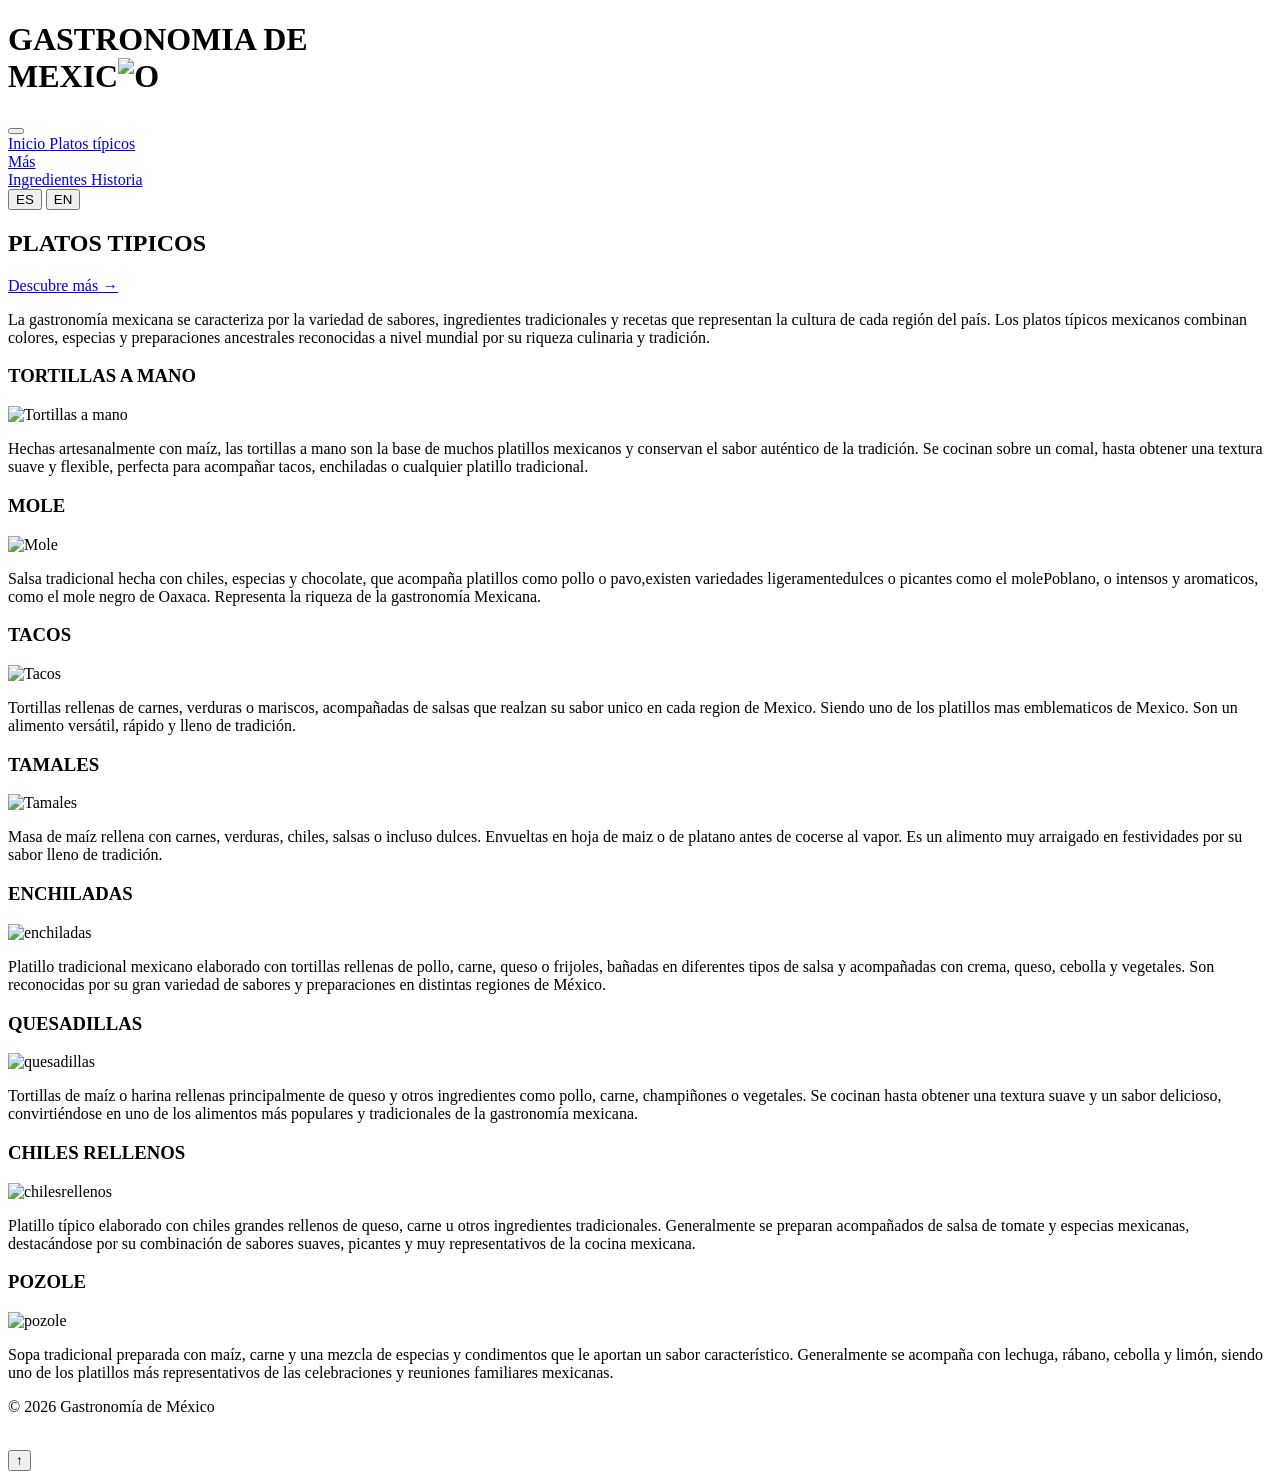
==== platostipicos.html @ de82cdce "Add files via upload" ====
<!DOCTYPE html>
<html lang="es">

<head>
    <meta charset="UTF-8">
    <meta name="viewport" content="width=device-width, initial-scale=1.0">

    <title
        data-es="Gastronomía de México"
        data-en="Mexican Gastronomy">
        Gastronomía de México
    </title>

    <link rel="preconnect" href="https://fonts.googleapis.com">
    <link rel="preconnect" href="https://fonts.gstatic.com" crossorigin>

    <link href="https://fonts.googleapis.com/css2?family=Hanuman&family=Montserrat:wght@400;700&family=Playfair+Display:wght@700&family=Antic+Slab&display=swap" rel="stylesheet">

    <link rel="stylesheet" href="css/style.css">
</head>

<body class="subpagina">

<header>

    <h1 class="titulo">
        GASTRONOMIA DE <br>
        MEXIC<img src="images/corazon.webp" alt="O" class="letra-o">
    </h1>

    <button id="btn-hamburguesa" class="boton-hamburguesa" aria-expanded="false" aria-label="Abrir menú">
        <span></span>
        <span></span>
        <span></span>
    </button>

</header>

<nav id="nav-principal" aria-label="Menú principal">

    <a href="index.html"
       data-es="Inicio"
       data-en="Home">
       Inicio
    </a>

    <a href="platostipicos.html"
       data-es="Platos típicos"
       data-en="Typical dishes">
       Platos típicos
    </a>

    <div class="menu-desplegable">

        <a href="#"
           data-es="Más"
           data-en="Further">
           Más
        </a>

        <div class="submenu">

            <a href="ingredientes.html"
               data-es="Ingredientes"
               data-en="Ingredients">
               Ingredientes
            </a>

            <a href="historia.html"
               data-es="Historia"
               data-en="History">
               Historia
            </a>

        </div>

    </div>

    <div class="idiomas">

        <button class="boton-idioma" onclick="cambiarIdioma('es')">
            ES
        </button>

        <button class="boton-idioma" onclick="cambiarIdioma('en')">
            EN
        </button>

    </div>

</nav>

<main>

<section id="platos" class="platos">

    <h2 id="titulo-platos" data-es="PLATOS TIPICOS" data-en="TYPICAL DISHES">PLATOS TIPICOS</h2>

    <div class="boton-centro">
        <a href="#" data-es="Descubre más <span>→</span>" data-en="Discover more <span>→</span>">
            Descubre más <span>→</span>
        </a>
    </div>

    <p class="intro-platos"
        data-es="La gastronomía mexicana se caracteriza por la variedad de sabores, ingredientes tradicionales y recetas que representan la cultura de cada región del país. Los platos típicos mexicanos combinan colores, especias y preparaciones ancestrales reconocidas a nivel mundial por su riqueza culinaria y tradición."
        data-en="Mexican gastronomy is characterized by its variety of flavors, traditional ingredients and recipes that represent the culture of each region of the country. Typical Mexican dishes combine colors, spices and ancestral preparations recognized worldwide for their culinary richness and tradition.">
        La gastronomía mexicana se caracteriza por la variedad de sabores,
        ingredientes tradicionales y recetas que representan la cultura de
        cada región del país. Los platos típicos mexicanos combinan colores,
        especias y preparaciones ancestrales reconocidas a nivel mundial por
        su riqueza culinaria y tradición.
    </p>

    <div class="card-container">

        <article class="card">
            <h3 data-es="TORTILLAS A MANO" data-en="HANDMADE TORTILLAS">TORTILLAS A MANO</h3>
            <img src="images/tortillasamano.webp" alt="Tortillas a mano" width="600" height="400" loading="lazy">
            <p data-es="Hechas artesanalmente con maíz, las tortillas a mano son la base de muchos platillos mexicanos y conservan el sabor auténtico de la tradición. Se cocinan sobre un comal, hasta obtener una textura suave y flexible, perfecta para acompañar tacos, enchiladas o cualquier platillo tradicional."
               data-en="Handmade with corn, handmade tortillas are the base of many Mexican dishes and preserve the authentic flavor of tradition. They are cooked on a griddle until they get a soft and flexible texture, perfect to accompany tacos, enchiladas or any traditional dish.">
                Hechas artesanalmente con maíz, las tortillas a mano son la base de muchos platillos mexicanos y conservan el sabor auténtico de la tradición. Se cocinan sobre un comal, hasta obtener una textura suave y flexible, perfecta para acompañar tacos, enchiladas o cualquier platillo tradicional.
            </p>
        </article>

        <article class="card">
            <h3 data-es="MOLE" data-en="MOLE">MOLE</h3>
            <img src="images/mole.webp" alt="Mole" width="600" height="400" loading="lazy">
            <p data-es="Salsa tradicional hecha con chiles, especias y chocolate, que acompaña platillos como pollo o pavo,existen variedades ligeramentedulces o picantes como el molePoblano, o intensos y aromaticos, como el mole negro de Oaxaca. Representa la riqueza de la gastronomía Mexicana."
               data-en="Traditional sauce made with chiles, spices and chocolate, served with dishes such as chicken or turkey. There are slightly sweet or spicy varieties such as mole poblano, or intense and aromatic ones such as black mole from Oaxaca. It represents the richness of Mexican gastronomy.">
                Salsa tradicional hecha con chiles, especias y chocolate, que acompaña platillos como pollo o pavo,existen variedades ligeramentedulces o picantes como el molePoblano, o intensos y aromaticos, como el mole negro de Oaxaca. Representa la riqueza de la gastronomía Mexicana.
            </p>
        </article>

        <article class="card">
            <h3 data-es="TACOS" data-en="TACOS">TACOS</h3>
            <img src="images/tacos.webp" alt="Tacos" width="600" height="400" loading="lazy">
            <p data-es="Tortillas rellenas de carnes, verduras o mariscos, acompañadas de salsas que realzan su sabor unico en cada region de Mexico. Siendo uno de los platillos mas emblematicos de Mexico. Son un alimento versátil, rápido y lleno de tradición."
               data-en="Tortillas filled with meats, vegetables or seafood, accompanied by sauces that enhance their unique flavor in each region of Mexico. They are one of the most emblematic dishes of Mexico. They are a versatile, quick food full of tradition.">
                Tortillas rellenas de carnes, verduras o mariscos, acompañadas de salsas que realzan su sabor unico en cada region de Mexico. Siendo uno de los platillos mas emblematicos de Mexico. Son un alimento versátil, rápido y lleno de tradición.
            </p>
        </article>

        <article class="card">
            <h3 data-es="TAMALES" data-en="TAMALES">TAMALES</h3>
            <img src="images/tamales.webp" alt="Tamales" width="600" height="400" loading="lazy">
            <p data-es="Masa de maíz rellena con carnes, verduras, chiles, salsas o incluso dulces. Envueltas en hoja de maiz o de platano antes de cocerse al vapor. Es un alimento muy arraigado en festividades por su sabor lleno de tradición."
               data-en="Corn dough filled with meats, vegetables, chiles, sauces or even sweets. They are wrapped in corn or banana leaves before being steamed. It is a food deeply rooted in festivities because of its flavor full of tradition.">
                Masa de maíz rellena con carnes, verduras, chiles, salsas o incluso dulces. Envueltas en hoja de maiz o de platano antes de cocerse al vapor. Es un alimento muy arraigado en festividades por su sabor lleno de tradición.
            </p>
        </article>

        <article class="card">
            <h3 data-es="ENCHILADAS" data-en="ENCHILADAS">ENCHILADAS</h3>
            <img src="images/enchiladas.webp" alt="enchiladas" width="600" height="400" loading="lazy">
            <p data-es="Platillo tradicional mexicano elaborado con tortillas rellenas de pollo, carne, queso o frijoles, bañadas en diferentes tipos de salsa y acompañadas con crema, queso, cebolla y vegetales. Son reconocidas por su gran variedad de sabores y preparaciones en distintas regiones de México."
               data-en="Traditional Mexican dish made with tortillas filled with chicken, meat, cheese or beans, covered with different types of sauce and served with cream, cheese, onion and vegetables. They are recognized for their great variety of flavors and preparations in different regions of Mexico.">
                Platillo tradicional mexicano elaborado con tortillas rellenas de pollo, carne, queso o frijoles, bañadas en diferentes tipos de salsa y acompañadas con crema, queso, cebolla y vegetales. Son reconocidas por su gran variedad de sabores y preparaciones en distintas regiones de México.
            </p>
        </article>

        <article class="card">
            <h3 data-es="QUESADILLAS" data-en="QUESADILLAS">QUESADILLAS</h3>
            <img src="images/quesadillas.webp" alt="quesadillas" width="600" height="400" loading="lazy">
            <p data-es="Tortillas de maíz o harina rellenas principalmente de queso y otros ingredientes como pollo, carne, champiñones o vegetales. Se cocinan hasta obtener una textura suave y un sabor delicioso, convirtiéndose en uno de los alimentos más populares y tradicionales de la gastronomía mexicana."
               data-en="Corn or flour tortillas mainly filled with cheese and other ingredients such as chicken, meat, mushrooms or vegetables. They are cooked until they get a soft texture and a delicious flavor, becoming one of the most popular and traditional foods of Mexican gastronomy.">
                Tortillas de maíz o harina rellenas principalmente de queso y otros ingredientes como pollo, carne, champiñones o vegetales. Se cocinan hasta obtener una textura suave y un sabor delicioso, convirtiéndose en uno de los alimentos más populares y tradicionales de la gastronomía mexicana.
            </p>
        </article>

        <article class="card">
            <h3 data-es="CHILES RELLENOS" data-en="STUFFED CHILES">CHILES RELLENOS</h3>
            <img src="images/chilesrellenos.webp" alt="chilesrellenos" width="600" height="400" loading="lazy">
            <p data-es="Platillo típico elaborado con chiles grandes rellenos de queso, carne u otros ingredientes tradicionales. Generalmente se preparan acompañados de salsa de tomate y especias mexicanas, destacándose por su combinación de sabores suaves, picantes y muy representativos de la cocina mexicana."
               data-en="Typical dish made with large chiles filled with cheese, meat or other traditional ingredients. They are usually prepared with tomato sauce and Mexican spices, standing out for their combination of soft, spicy and very representative flavors of Mexican cuisine.">
                Platillo típico elaborado con chiles grandes rellenos de queso, carne u otros ingredientes tradicionales. Generalmente se preparan acompañados de salsa de tomate y especias mexicanas, destacándose por su combinación de sabores suaves, picantes y muy representativos de la cocina mexicana.
            </p>
        </article>

        <article class="card">
            <h3 data-es="POZOLE" data-en="POZOLE">POZOLE</h3>
            <img src="images/pozole.webp" alt="pozole" width="600" height="400" loading="lazy">
            <p data-es="Sopa tradicional preparada con maíz, carne y una mezcla de especias y condimentos que le aportan un sabor característico. Generalmente se acompaña con lechuga, rábano, cebolla y limón, siendo uno de los platillos más representativos de las celebraciones y reuniones familiares mexicanas."
               data-en="Traditional soup prepared with corn, meat and a mixture of spices and seasonings that give it a characteristic flavor. It is usually served with lettuce, radish, onion and lemon, being one of the most representative dishes of Mexican celebrations and family gatherings.">
                Sopa tradicional preparada con maíz, carne y una mezcla de especias y condimentos que le aportan un sabor característico. Generalmente se acompaña con lechuga, rábano, cebolla y limón, siendo uno de los platillos más representativos de las celebraciones y reuniones familiares mexicanas.
            </p>
        </article>

    </div>

</section>

</main>

<footer>
    <p data-es="© 2026 Gastronomía de México" data-en="© 2026 Mexican Gastronomy">© 2026 Gastronomía de México</p>
    <nav aria-label="Enlaces del pie de página">
        <a href="#" style="color: white;" data-es="Contacto" data-en="Contact">Contacto</a>
        <a href="#" style="color: white;" data-es="Créditos" data-en="Credits">Créditos</a>
    </nav>
</footer>

<script src="js/script.js"></script>

<button id="btn-arriba" aria-label="Volver arriba">↑</button>

</body>
</html>
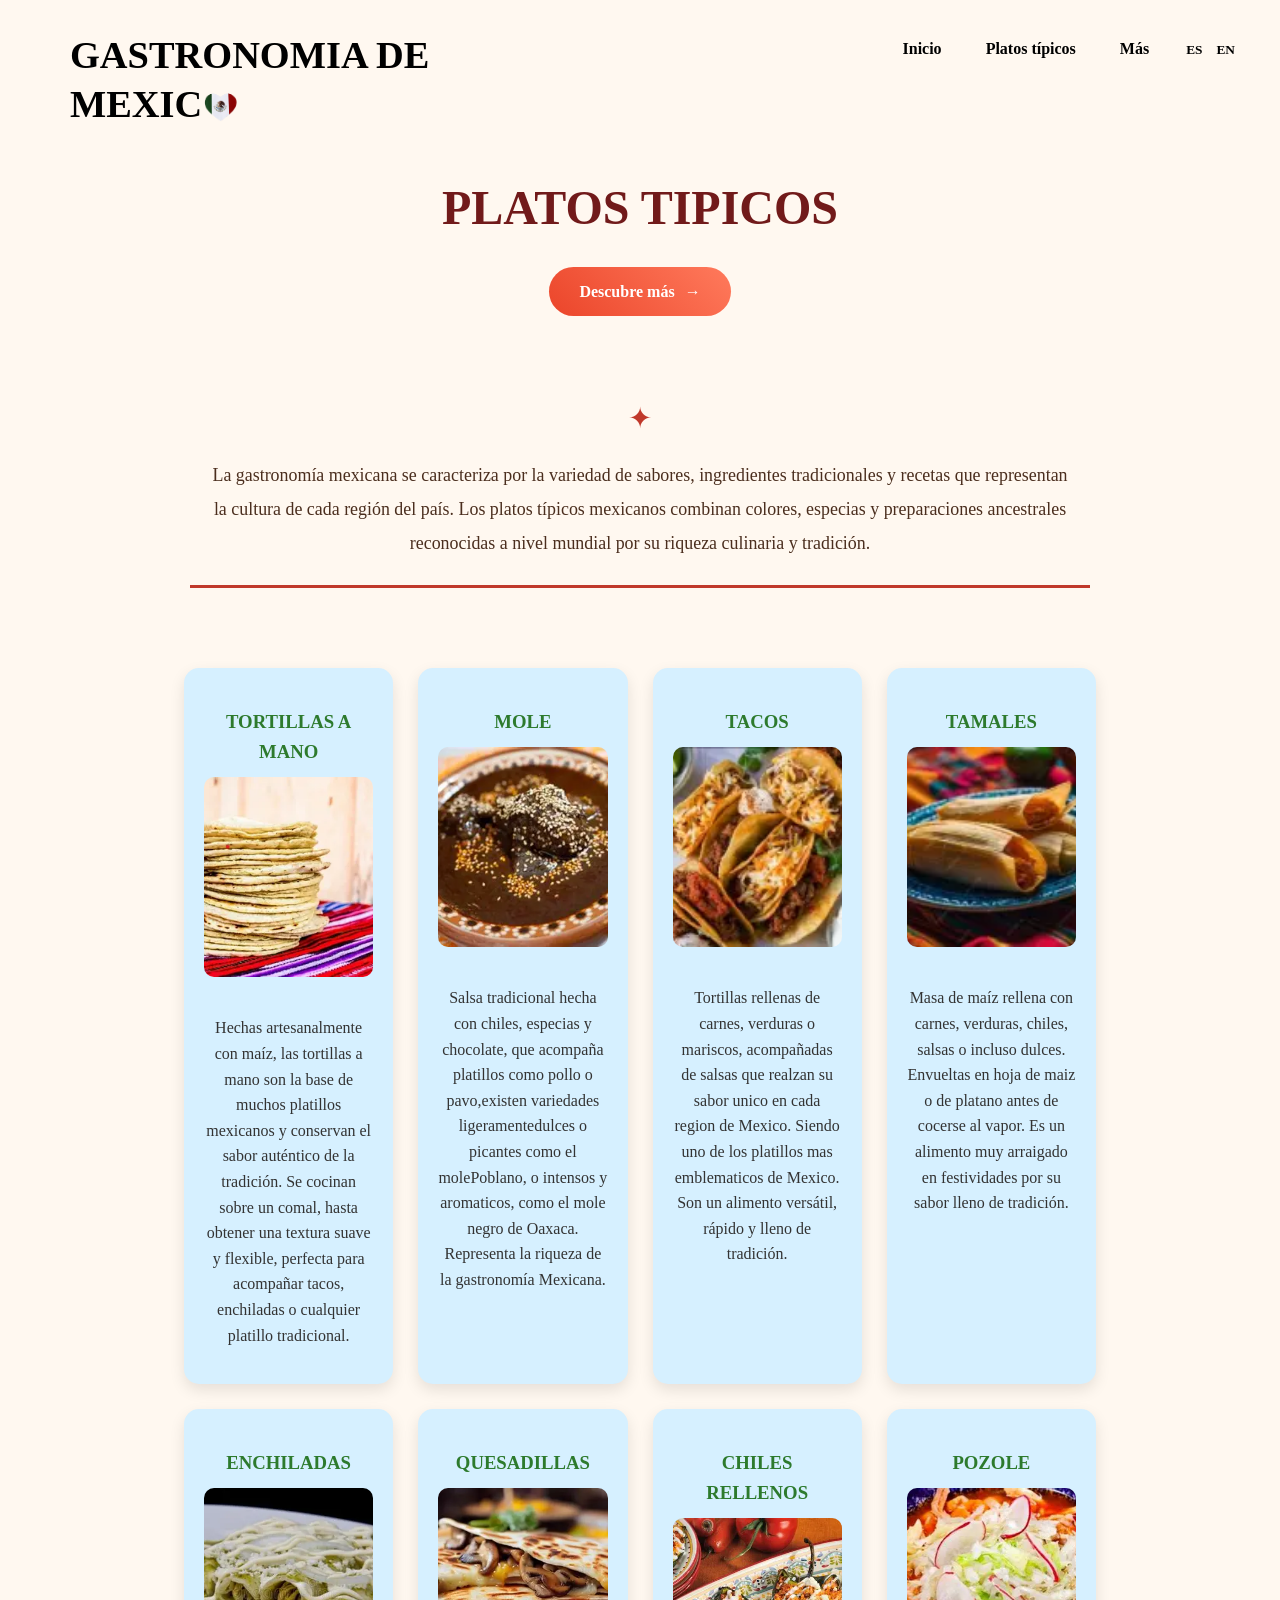
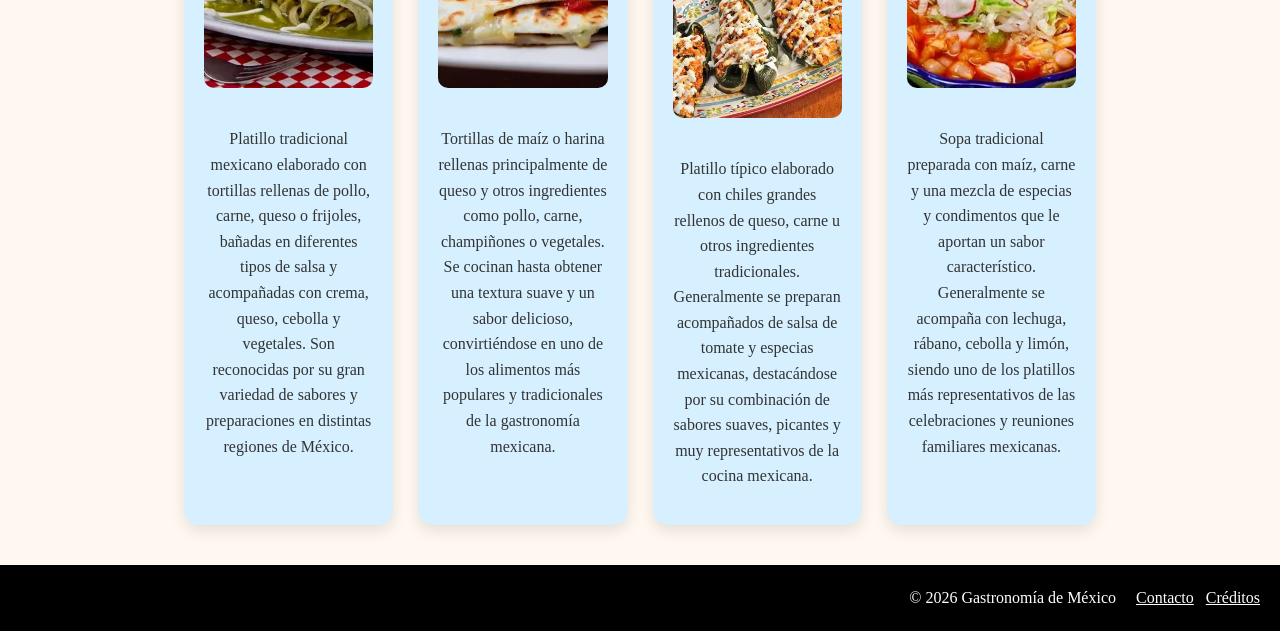
==== commit 53e8f327: "Create platostipicos.html" ====
--- a/platostipicos.html
+++ b/platostipicos.html
@@ -1,208 +1,208 @@
-<!DOCTYPE html>
-<html lang="es">
-
-<head>
-    <meta charset="UTF-8">
-    <meta name="viewport" content="width=device-width, initial-scale=1.0">
-
-    <title
-        data-es="Gastronomía de México"
-        data-en="Mexican Gastronomy">
-        Gastronomía de México
-    </title>
-
-    <link rel="preconnect" href="https://fonts.googleapis.com">
-    <link rel="preconnect" href="https://fonts.gstatic.com" crossorigin>
-
-    <link href="https://fonts.googleapis.com/css2?family=Hanuman&family=Montserrat:wght@400;700&family=Playfair+Display:wght@700&family=Antic+Slab&display=swap" rel="stylesheet">
-
-    <link rel="stylesheet" href="css/style.css">
-</head>
-
-<body class="subpagina">
-
-<header>
-
-    <h1 class="titulo">
-        GASTRONOMIA DE <br>
-        MEXIC<img src="images/corazon.webp" alt="O" class="letra-o">
-    </h1>
-
-    <button id="btn-hamburguesa" class="boton-hamburguesa" aria-expanded="false" aria-label="Abrir menú">
-        <span></span>
-        <span></span>
-        <span></span>
-    </button>
-
-</header>
-
-<nav id="nav-principal" aria-label="Menú principal">
-
-    <a href="index.html"
-       data-es="Inicio"
-       data-en="Home">
-       Inicio
-    </a>
-
-    <a href="platostipicos.html"
-       data-es="Platos típicos"
-       data-en="Typical dishes">
-       Platos típicos
-    </a>
-
-    <div class="menu-desplegable">
-
-        <a href="#"
-           data-es="Más"
-           data-en="Further">
-           Más
-        </a>
-
-        <div class="submenu">
-
-            <a href="ingredientes.html"
-               data-es="Ingredientes"
-               data-en="Ingredients">
-               Ingredientes
-            </a>
-
-            <a href="historia.html"
-               data-es="Historia"
-               data-en="History">
-               Historia
-            </a>
-
-        </div>
-
-    </div>
-
-    <div class="idiomas">
-
-        <button class="boton-idioma" onclick="cambiarIdioma('es')">
-            ES
-        </button>
-
-        <button class="boton-idioma" onclick="cambiarIdioma('en')">
-            EN
-        </button>
-
-    </div>
-
-</nav>
-
-<main>
-
-<section id="platos" class="platos">
-
-    <h2 id="titulo-platos" data-es="PLATOS TIPICOS" data-en="TYPICAL DISHES">PLATOS TIPICOS</h2>
-
-    <div class="boton-centro">
-        <a href="#" data-es="Descubre más <span>→</span>" data-en="Discover more <span>→</span>">
-            Descubre más <span>→</span>
-        </a>
-    </div>
-
-    <p class="intro-platos"
-        data-es="La gastronomía mexicana se caracteriza por la variedad de sabores, ingredientes tradicionales y recetas que representan la cultura de cada región del país. Los platos típicos mexicanos combinan colores, especias y preparaciones ancestrales reconocidas a nivel mundial por su riqueza culinaria y tradición."
-        data-en="Mexican gastronomy is characterized by its variety of flavors, traditional ingredients and recipes that represent the culture of each region of the country. Typical Mexican dishes combine colors, spices and ancestral preparations recognized worldwide for their culinary richness and tradition.">
-        La gastronomía mexicana se caracteriza por la variedad de sabores,
-        ingredientes tradicionales y recetas que representan la cultura de
-        cada región del país. Los platos típicos mexicanos combinan colores,
-        especias y preparaciones ancestrales reconocidas a nivel mundial por
-        su riqueza culinaria y tradición.
-    </p>
-
-    <div class="card-container">
-
-        <article class="card">
-            <h3 data-es="TORTILLAS A MANO" data-en="HANDMADE TORTILLAS">TORTILLAS A MANO</h3>
-            <img src="images/tortillasamano.webp" alt="Tortillas a mano" width="600" height="400" loading="lazy">
-            <p data-es="Hechas artesanalmente con maíz, las tortillas a mano son la base de muchos platillos mexicanos y conservan el sabor auténtico de la tradición. Se cocinan sobre un comal, hasta obtener una textura suave y flexible, perfecta para acompañar tacos, enchiladas o cualquier platillo tradicional."
-               data-en="Handmade with corn, handmade tortillas are the base of many Mexican dishes and preserve the authentic flavor of tradition. They are cooked on a griddle until they get a soft and flexible texture, perfect to accompany tacos, enchiladas or any traditional dish.">
-                Hechas artesanalmente con maíz, las tortillas a mano son la base de muchos platillos mexicanos y conservan el sabor auténtico de la tradición. Se cocinan sobre un comal, hasta obtener una textura suave y flexible, perfecta para acompañar tacos, enchiladas o cualquier platillo tradicional.
-            </p>
-        </article>
-
-        <article class="card">
-            <h3 data-es="MOLE" data-en="MOLE">MOLE</h3>
-            <img src="images/mole.webp" alt="Mole" width="600" height="400" loading="lazy">
-            <p data-es="Salsa tradicional hecha con chiles, especias y chocolate, que acompaña platillos como pollo o pavo,existen variedades ligeramentedulces o picantes como el molePoblano, o intensos y aromaticos, como el mole negro de Oaxaca. Representa la riqueza de la gastronomía Mexicana."
-               data-en="Traditional sauce made with chiles, spices and chocolate, served with dishes such as chicken or turkey. There are slightly sweet or spicy varieties such as mole poblano, or intense and aromatic ones such as black mole from Oaxaca. It represents the richness of Mexican gastronomy.">
-                Salsa tradicional hecha con chiles, especias y chocolate, que acompaña platillos como pollo o pavo,existen variedades ligeramentedulces o picantes como el molePoblano, o intensos y aromaticos, como el mole negro de Oaxaca. Representa la riqueza de la gastronomía Mexicana.
-            </p>
-        </article>
-
-        <article class="card">
-            <h3 data-es="TACOS" data-en="TACOS">TACOS</h3>
-            <img src="images/tacos.webp" alt="Tacos" width="600" height="400" loading="lazy">
-            <p data-es="Tortillas rellenas de carnes, verduras o mariscos, acompañadas de salsas que realzan su sabor unico en cada region de Mexico. Siendo uno de los platillos mas emblematicos de Mexico. Son un alimento versátil, rápido y lleno de tradición."
-               data-en="Tortillas filled with meats, vegetables or seafood, accompanied by sauces that enhance their unique flavor in each region of Mexico. They are one of the most emblematic dishes of Mexico. They are a versatile, quick food full of tradition.">
-                Tortillas rellenas de carnes, verduras o mariscos, acompañadas de salsas que realzan su sabor unico en cada region de Mexico. Siendo uno de los platillos mas emblematicos de Mexico. Son un alimento versátil, rápido y lleno de tradición.
-            </p>
-        </article>
-
-        <article class="card">
-            <h3 data-es="TAMALES" data-en="TAMALES">TAMALES</h3>
-            <img src="images/tamales.webp" alt="Tamales" width="600" height="400" loading="lazy">
-            <p data-es="Masa de maíz rellena con carnes, verduras, chiles, salsas o incluso dulces. Envueltas en hoja de maiz o de platano antes de cocerse al vapor. Es un alimento muy arraigado en festividades por su sabor lleno de tradición."
-               data-en="Corn dough filled with meats, vegetables, chiles, sauces or even sweets. They are wrapped in corn or banana leaves before being steamed. It is a food deeply rooted in festivities because of its flavor full of tradition.">
-                Masa de maíz rellena con carnes, verduras, chiles, salsas o incluso dulces. Envueltas en hoja de maiz o de platano antes de cocerse al vapor. Es un alimento muy arraigado en festividades por su sabor lleno de tradición.
-            </p>
-        </article>
-
-        <article class="card">
-            <h3 data-es="ENCHILADAS" data-en="ENCHILADAS">ENCHILADAS</h3>
-            <img src="images/enchiladas.webp" alt="enchiladas" width="600" height="400" loading="lazy">
-            <p data-es="Platillo tradicional mexicano elaborado con tortillas rellenas de pollo, carne, queso o frijoles, bañadas en diferentes tipos de salsa y acompañadas con crema, queso, cebolla y vegetales. Son reconocidas por su gran variedad de sabores y preparaciones en distintas regiones de México."
-               data-en="Traditional Mexican dish made with tortillas filled with chicken, meat, cheese or beans, covered with different types of sauce and served with cream, cheese, onion and vegetables. They are recognized for their great variety of flavors and preparations in different regions of Mexico.">
-                Platillo tradicional mexicano elaborado con tortillas rellenas de pollo, carne, queso o frijoles, bañadas en diferentes tipos de salsa y acompañadas con crema, queso, cebolla y vegetales. Son reconocidas por su gran variedad de sabores y preparaciones en distintas regiones de México.
-            </p>
-        </article>
-
-        <article class="card">
-            <h3 data-es="QUESADILLAS" data-en="QUESADILLAS">QUESADILLAS</h3>
-            <img src="images/quesadillas.webp" alt="quesadillas" width="600" height="400" loading="lazy">
-            <p data-es="Tortillas de maíz o harina rellenas principalmente de queso y otros ingredientes como pollo, carne, champiñones o vegetales. Se cocinan hasta obtener una textura suave y un sabor delicioso, convirtiéndose en uno de los alimentos más populares y tradicionales de la gastronomía mexicana."
-               data-en="Corn or flour tortillas mainly filled with cheese and other ingredients such as chicken, meat, mushrooms or vegetables. They are cooked until they get a soft texture and a delicious flavor, becoming one of the most popular and traditional foods of Mexican gastronomy.">
-                Tortillas de maíz o harina rellenas principalmente de queso y otros ingredientes como pollo, carne, champiñones o vegetales. Se cocinan hasta obtener una textura suave y un sabor delicioso, convirtiéndose en uno de los alimentos más populares y tradicionales de la gastronomía mexicana.
-            </p>
-        </article>
-
-        <article class="card">
-            <h3 data-es="CHILES RELLENOS" data-en="STUFFED CHILES">CHILES RELLENOS</h3>
-            <img src="images/chilesrellenos.webp" alt="chilesrellenos" width="600" height="400" loading="lazy">
-            <p data-es="Platillo típico elaborado con chiles grandes rellenos de queso, carne u otros ingredientes tradicionales. Generalmente se preparan acompañados de salsa de tomate y especias mexicanas, destacándose por su combinación de sabores suaves, picantes y muy representativos de la cocina mexicana."
-               data-en="Typical dish made with large chiles filled with cheese, meat or other traditional ingredients. They are usually prepared with tomato sauce and Mexican spices, standing out for their combination of soft, spicy and very representative flavors of Mexican cuisine.">
-                Platillo típico elaborado con chiles grandes rellenos de queso, carne u otros ingredientes tradicionales. Generalmente se preparan acompañados de salsa de tomate y especias mexicanas, destacándose por su combinación de sabores suaves, picantes y muy representativos de la cocina mexicana.
-            </p>
-        </article>
-
-        <article class="card">
-            <h3 data-es="POZOLE" data-en="POZOLE">POZOLE</h3>
-            <img src="images/pozole.webp" alt="pozole" width="600" height="400" loading="lazy">
-            <p data-es="Sopa tradicional preparada con maíz, carne y una mezcla de especias y condimentos que le aportan un sabor característico. Generalmente se acompaña con lechuga, rábano, cebolla y limón, siendo uno de los platillos más representativos de las celebraciones y reuniones familiares mexicanas."
-               data-en="Traditional soup prepared with corn, meat and a mixture of spices and seasonings that give it a characteristic flavor. It is usually served with lettuce, radish, onion and lemon, being one of the most representative dishes of Mexican celebrations and family gatherings.">
-                Sopa tradicional preparada con maíz, carne y una mezcla de especias y condimentos que le aportan un sabor característico. Generalmente se acompaña con lechuga, rábano, cebolla y limón, siendo uno de los platillos más representativos de las celebraciones y reuniones familiares mexicanas.
-            </p>
-        </article>
-
-    </div>
-
-</section>
-
-</main>
-
-<footer>
-    <p data-es="© 2026 Gastronomía de México" data-en="© 2026 Mexican Gastronomy">© 2026 Gastronomía de México</p>
-    <nav aria-label="Enlaces del pie de página">
-        <a href="#" style="color: white;" data-es="Contacto" data-en="Contact">Contacto</a>
-        <a href="#" style="color: white;" data-es="Créditos" data-en="Credits">Créditos</a>
-    </nav>
-</footer>
-
-<script src="js/script.js"></script>
-
-<button id="btn-arriba" aria-label="Volver arriba">↑</button>
-
-</body>
-</html>+<!DOCTYPE html>
+<html lang="es">
+
+<head>
+    <meta charset="UTF-8">
+    <meta name="viewport" content="width=device-width, initial-scale=1.0">
+
+    <title
+        data-es="Gastronomía de México"
+        data-en="Mexican Gastronomy">
+        Gastronomía de México
+    </title>
+
+    <link rel="preconnect" href="https://fonts.googleapis.com">
+    <link rel="preconnect" href="https://fonts.gstatic.com" crossorigin>
+
+    <link href="https://fonts.googleapis.com/css2?family=Hanuman&family=Montserrat:wght@400;700&family=Playfair+Display:wght@700&family=Antic+Slab&display=swap" rel="stylesheet">
+
+    <link rel="stylesheet" href="css/style.css">
+</head>
+
+<body class="subpagina">
+
+<header>
+
+    <h1 class="titulo">
+        GASTRONOMIA DE <br>
+        MEXIC<img src="images/corazon.webp" alt="O" class="letra-o">
+    </h1>
+
+    <button id="btn-hamburguesa" class="boton-hamburguesa" aria-expanded="false" aria-label="Abrir menú">
+        <span></span>
+        <span></span>
+        <span></span>
+    </button>
+
+</header>
+
+<nav id="nav-principal" aria-label="Menú principal">
+
+    <a href="index.html"
+       data-es="Inicio"
+       data-en="Home">
+       Inicio
+    </a>
+
+    <a href="platostipicos.html"
+       data-es="Platos típicos"
+       data-en="Typical dishes">
+       Platos típicos
+    </a>
+
+    <div class="menu-desplegable">
+
+        <a href="#"
+           data-es="Más"
+           data-en="Further">
+           Más
+        </a>
+
+        <div class="submenu">
+
+            <a href="ingredientes.html"
+               data-es="Ingredientes"
+               data-en="Ingredients">
+               Ingredientes
+            </a>
+
+            <a href="historia.html"
+               data-es="Historia"
+               data-en="History">
+               Historia
+            </a>
+
+        </div>
+
+    </div>
+
+    <div class="idiomas">
+
+        <button class="boton-idioma" onclick="cambiarIdioma('es')">
+            ES
+        </button>
+
+        <button class="boton-idioma" onclick="cambiarIdioma('en')">
+            EN
+        </button>
+
+    </div>
+
+</nav>
+
+<main>
+
+<section id="platos" class="platos">
+
+    <h2 id="titulo-platos" data-es="PLATOS TIPICOS" data-en="TYPICAL DISHES">PLATOS TIPICOS</h2>
+
+    <div class="boton-centro">
+        <a href="#" data-es="Descubre más <span>→</span>" data-en="Discover more <span>→</span>">
+            Descubre más <span>→</span>
+        </a>
+    </div>
+
+    <p class="intro-platos"
+        data-es="La gastronomía mexicana se caracteriza por la variedad de sabores, ingredientes tradicionales y recetas que representan la cultura de cada región del país. Los platos típicos mexicanos combinan colores, especias y preparaciones ancestrales reconocidas a nivel mundial por su riqueza culinaria y tradición."
+        data-en="Mexican gastronomy is characterized by its variety of flavors, traditional ingredients and recipes that represent the culture of each region of the country. Typical Mexican dishes combine colors, spices and ancestral preparations recognized worldwide for their culinary richness and tradition.">
+        La gastronomía mexicana se caracteriza por la variedad de sabores,
+        ingredientes tradicionales y recetas que representan la cultura de
+        cada región del país. Los platos típicos mexicanos combinan colores,
+        especias y preparaciones ancestrales reconocidas a nivel mundial por
+        su riqueza culinaria y tradición.
+    </p>
+
+    <div class="card-container">
+
+        <article class="card">
+            <h3 data-es="TORTILLAS A MANO" data-en="HANDMADE TORTILLAS">TORTILLAS A MANO</h3>
+            <img src="images/tortillasamano.webp" alt="Tortillas a mano" width="600" height="400" loading="lazy">
+            <p data-es="Hechas artesanalmente con maíz, las tortillas a mano son la base de muchos platillos mexicanos y conservan el sabor auténtico de la tradición. Se cocinan sobre un comal, hasta obtener una textura suave y flexible, perfecta para acompañar tacos, enchiladas o cualquier platillo tradicional."
+               data-en="Handmade with corn, handmade tortillas are the base of many Mexican dishes and preserve the authentic flavor of tradition. They are cooked on a griddle until they get a soft and flexible texture, perfect to accompany tacos, enchiladas or any traditional dish.">
+                Hechas artesanalmente con maíz, las tortillas a mano son la base de muchos platillos mexicanos y conservan el sabor auténtico de la tradición. Se cocinan sobre un comal, hasta obtener una textura suave y flexible, perfecta para acompañar tacos, enchiladas o cualquier platillo tradicional.
+            </p>
+        </article>
+
+        <article class="card">
+            <h3 data-es="MOLE" data-en="MOLE">MOLE</h3>
+            <img src="images/mole.webp" alt="Mole" width="600" height="400" loading="lazy">
+            <p data-es="Salsa tradicional hecha con chiles, especias y chocolate, que acompaña platillos como pollo o pavo,existen variedades ligeramentedulces o picantes como el molePoblano, o intensos y aromaticos, como el mole negro de Oaxaca. Representa la riqueza de la gastronomía Mexicana."
+               data-en="Traditional sauce made with chiles, spices and chocolate, served with dishes such as chicken or turkey. There are slightly sweet or spicy varieties such as mole poblano, or intense and aromatic ones such as black mole from Oaxaca. It represents the richness of Mexican gastronomy.">
+                Salsa tradicional hecha con chiles, especias y chocolate, que acompaña platillos como pollo o pavo,existen variedades ligeramentedulces o picantes como el molePoblano, o intensos y aromaticos, como el mole negro de Oaxaca. Representa la riqueza de la gastronomía Mexicana.
+            </p>
+        </article>
+
+        <article class="card">
+            <h3 data-es="TACOS" data-en="TACOS">TACOS</h3>
+            <img src="images/tacos.webp" alt="Tacos" width="600" height="400" loading="lazy">
+            <p data-es="Tortillas rellenas de carnes, verduras o mariscos, acompañadas de salsas que realzan su sabor unico en cada region de Mexico. Siendo uno de los platillos mas emblematicos de Mexico. Son un alimento versátil, rápido y lleno de tradición."
+               data-en="Tortillas filled with meats, vegetables or seafood, accompanied by sauces that enhance their unique flavor in each region of Mexico. They are one of the most emblematic dishes of Mexico. They are a versatile, quick food full of tradition.">
+                Tortillas rellenas de carnes, verduras o mariscos, acompañadas de salsas que realzan su sabor unico en cada region de Mexico. Siendo uno de los platillos mas emblematicos de Mexico. Son un alimento versátil, rápido y lleno de tradición.
+            </p>
+        </article>
+
+        <article class="card">
+            <h3 data-es="TAMALES" data-en="TAMALES">TAMALES</h3>
+            <img src="images/tamales.webp" alt="Tamales" width="600" height="400" loading="lazy">
+            <p data-es="Masa de maíz rellena con carnes, verduras, chiles, salsas o incluso dulces. Envueltas en hoja de maiz o de platano antes de cocerse al vapor. Es un alimento muy arraigado en festividades por su sabor lleno de tradición."
+               data-en="Corn dough filled with meats, vegetables, chiles, sauces or even sweets. They are wrapped in corn or banana leaves before being steamed. It is a food deeply rooted in festivities because of its flavor full of tradition.">
+                Masa de maíz rellena con carnes, verduras, chiles, salsas o incluso dulces. Envueltas en hoja de maiz o de platano antes de cocerse al vapor. Es un alimento muy arraigado en festividades por su sabor lleno de tradición.
+            </p>
+        </article>
+
+        <article class="card">
+            <h3 data-es="ENCHILADAS" data-en="ENCHILADAS">ENCHILADAS</h3>
+            <img src="images/enchiladas.webp" alt="enchiladas" width="600" height="400" loading="lazy">
+            <p data-es="Platillo tradicional mexicano elaborado con tortillas rellenas de pollo, carne, queso o frijoles, bañadas en diferentes tipos de salsa y acompañadas con crema, queso, cebolla y vegetales. Son reconocidas por su gran variedad de sabores y preparaciones en distintas regiones de México."
+               data-en="Traditional Mexican dish made with tortillas filled with chicken, meat, cheese or beans, covered with different types of sauce and served with cream, cheese, onion and vegetables. They are recognized for their great variety of flavors and preparations in different regions of Mexico.">
+                Platillo tradicional mexicano elaborado con tortillas rellenas de pollo, carne, queso o frijoles, bañadas en diferentes tipos de salsa y acompañadas con crema, queso, cebolla y vegetales. Son reconocidas por su gran variedad de sabores y preparaciones en distintas regiones de México.
+            </p>
+        </article>
+
+        <article class="card">
+            <h3 data-es="QUESADILLAS" data-en="QUESADILLAS">QUESADILLAS</h3>
+            <img src="images/quesadillas.webp" alt="quesadillas" width="600" height="400" loading="lazy">
+            <p data-es="Tortillas de maíz o harina rellenas principalmente de queso y otros ingredientes como pollo, carne, champiñones o vegetales. Se cocinan hasta obtener una textura suave y un sabor delicioso, convirtiéndose en uno de los alimentos más populares y tradicionales de la gastronomía mexicana."
+               data-en="Corn or flour tortillas mainly filled with cheese and other ingredients such as chicken, meat, mushrooms or vegetables. They are cooked until they get a soft texture and a delicious flavor, becoming one of the most popular and traditional foods of Mexican gastronomy.">
+                Tortillas de maíz o harina rellenas principalmente de queso y otros ingredientes como pollo, carne, champiñones o vegetales. Se cocinan hasta obtener una textura suave y un sabor delicioso, convirtiéndose en uno de los alimentos más populares y tradicionales de la gastronomía mexicana.
+            </p>
+        </article>
+
+        <article class="card">
+            <h3 data-es="CHILES RELLENOS" data-en="STUFFED CHILES">CHILES RELLENOS</h3>
+            <img src="images/chilesrellenos.webp" alt="chilesrellenos" width="600" height="400" loading="lazy">
+            <p data-es="Platillo típico elaborado con chiles grandes rellenos de queso, carne u otros ingredientes tradicionales. Generalmente se preparan acompañados de salsa de tomate y especias mexicanas, destacándose por su combinación de sabores suaves, picantes y muy representativos de la cocina mexicana."
+               data-en="Typical dish made with large chiles filled with cheese, meat or other traditional ingredients. They are usually prepared with tomato sauce and Mexican spices, standing out for their combination of soft, spicy and very representative flavors of Mexican cuisine.">
+                Platillo típico elaborado con chiles grandes rellenos de queso, carne u otros ingredientes tradicionales. Generalmente se preparan acompañados de salsa de tomate y especias mexicanas, destacándose por su combinación de sabores suaves, picantes y muy representativos de la cocina mexicana.
+            </p>
+        </article>
+
+        <article class="card">
+            <h3 data-es="POZOLE" data-en="POZOLE">POZOLE</h3>
+            <img src="images/pozole.webp" alt="pozole" width="600" height="400" loading="lazy">
+            <p data-es="Sopa tradicional preparada con maíz, carne y una mezcla de especias y condimentos que le aportan un sabor característico. Generalmente se acompaña con lechuga, rábano, cebolla y limón, siendo uno de los platillos más representativos de las celebraciones y reuniones familiares mexicanas."
+               data-en="Traditional soup prepared with corn, meat and a mixture of spices and seasonings that give it a characteristic flavor. It is usually served with lettuce, radish, onion and lemon, being one of the most representative dishes of Mexican celebrations and family gatherings.">
+                Sopa tradicional preparada con maíz, carne y una mezcla de especias y condimentos que le aportan un sabor característico. Generalmente se acompaña con lechuga, rábano, cebolla y limón, siendo uno de los platillos más representativos de las celebraciones y reuniones familiares mexicanas.
+            </p>
+        </article>
+
+    </div>
+
+</section>
+
+</main>
+
+<footer>
+    <p data-es="© 2026 Gastronomía de México" data-en="© 2026 Mexican Gastronomy">© 2026 Gastronomía de México</p>
+    <nav aria-label="Enlaces del pie de página">
+        <a href="#" style="color: white;" data-es="Contacto" data-en="Contact">Contacto</a>
+        <a href="#" style="color: white;" data-es="Créditos" data-en="Credits">Créditos</a>
+    </nav>
+</footer>
+
+<script src="js/script.js"></script>
+
+<button id="btn-arriba" aria-label="Volver arriba">↑</button>
+
+</body>
+</html>
--- a/css/style.css
+++ b/css/style.css
@@ -0,0 +1,1390 @@
+/* ============================================================
+   VARIABLES Y RESET
+   ============================================================ */
+
+:root {
+    --color-azul: #2E38E8;
+    --color-verde: #0EB50E;
+    --color-rojo: #EB452A;
+}
+
+*,
+*::before,
+*::after {
+    box-sizing: border-box;
+}
+
+html,
+body {
+    margin: 0;
+    padding: 0;
+    overflow-x: hidden;
+    width: 100%;
+}
+
+body {
+    font-family: 'Hanuman', serif;
+background-color: #fff8f0;
+    color: #333;
+    line-height: 1.6;
+    min-height: 100%;
+    height: auto;
+}
+
+main {
+    margin: 0;
+    padding: 0;
+}
+
+.inicio {
+    margin: 0;
+    padding: 0;
+    position: relative;
+    width: 100%;
+    height: 100vh;
+    overflow: hidden;
+}
+
+.inicio article {
+    margin: 0;
+    padding: 0;
+}
+
+p {
+    text-align: justify;
+}
+
+/* ============================================================
+   HEADER Y NAVEGACIÓN
+   ============================================================ */
+
+header {
+    background-color: transparent;
+    display: flex;
+    justify-content: space-between;
+    align-items: center;
+    position: fixed;
+    top: 20px;
+    left: 50%;
+    transform: translateX(-50%);
+    width: 95%;
+    max-width: 1200px;
+    padding: 12px 30px;
+    z-index: 100;
+}
+
+.titulo {
+    font-family: 'Antic Slab', serif;
+    font-size: clamp(1.4rem, 3vw, 2.8rem);
+    font-weight: 900;
+    color: white;
+    margin: 0;
+    line-height: 1.1;
+    text-shadow: 2px 2px 5px rgba(0, 0, 0, 0.8);
+}
+
+.letra-o {
+    width: 1.1em;
+    height: auto;
+    vertical-align: middle;
+    margin-left: -0.1em;
+}
+
+#nav-principal {
+    position: absolute;
+    top: 30px;
+    right: 40px;
+    display: flex;
+    align-items: center;
+    gap: 20px;
+    z-index: 100;
+}
+
+#nav-principal a {
+    font-family: 'Antic Slab', serif;
+    font-size: 1rem;
+    padding: 6px 12px;
+    color: white;
+    text-decoration: none;
+    background: none;
+    border-radius: 4px;
+    font-weight: bold;
+    text-shadow: 1px 1px 3px rgba(0, 0, 0, 0.8);
+}
+
+#nav-principal a:hover {
+    color: #EB452A;
+    background: none;
+}
+
+.boton-idioma {
+    background: none;
+    border: none;
+    padding: 0;
+    margin: 0 5px;
+    color: white;
+    font-weight: bold;
+    cursor: pointer;
+    font-family: 'Antic Slab', serif;
+    text-shadow: 1px 1px 3px rgba(0, 0, 0, 0.8);
+}
+
+.boton-idioma:hover {
+    color: #15ce4f;
+}
+
+/* ============================================================
+   BOTÓN HAMBURGUESA
+   ============================================================ */
+
+.boton-hamburguesa {
+    display: none;
+    flex-direction: column;
+    justify-content: space-between;
+    width: 28px;
+    height: 20px;
+    background: none;
+    border: none;
+    cursor: pointer;
+    padding: 0;
+    z-index: 101;
+}
+
+.boton-hamburguesa span {
+    display: block;
+    width: 100%;
+    height: 3px;
+    background-color: white;
+    border-radius: 3px;
+    transition: transform 0.35s ease, opacity 0.25s ease;
+    transform-origin: center;
+}
+
+.boton-hamburguesa.activo span:nth-child(1) {
+    transform: translateY(8px) rotate(45deg);
+}
+
+.boton-hamburguesa.activo span:nth-child(2) {
+    opacity: 0;
+    transform: scaleX(0);
+}
+
+.boton-hamburguesa.activo span:nth-child(3) {
+    transform: translateY(-8px) rotate(-45deg);
+}
+
+body.subpagina .boton-hamburguesa span {
+    background-color: #2a0a0a;
+}
+
+/* ============================================================
+   SECCIONES GENERALES
+   ============================================================ */
+
+section {
+    padding: 40px 20px;
+    max-width: 1000px;
+    margin: auto;
+}
+
+#inicio.inicio {
+    position: relative;
+    min-height: 100vh;
+    padding: 0;
+    max-width: 100%;
+    margin: 0;
+    width: 100%;
+}
+
+section h2 {
+    color: #EB452A;
+    font-size: 2rem;
+    margin-bottom: 20px;
+}
+
+/* ============================================================
+   SECCIÓN INICIO
+   ============================================================ */
+
+.imagen-inicio {
+    width: 100%;
+    height: 100vh;
+    object-fit: cover;
+    display: block;
+}
+
+.texto-sobre-imagen {
+    position: absolute;
+    top: 50%;
+    right: 60px;
+    left: auto;
+    transform: translateY(-50%);
+    font-size: 1rem;
+    color: white;
+}
+
+.texto-sobre-imagen p {
+    color: white;
+}
+
+body:not(.subpagina) p {
+    font-size: 1.2rem;
+    line-height: 1.8;
+}
+
+.intro-platos {
+    max-width: 900px;
+    margin: 35px auto 60px;
+    padding: 0 20px 25px;
+    text-align: center;
+    font-size: 1.12rem;
+    line-height: 1.9;
+    color: #4b2e1e;
+    font-family: 'Montserrat', sans-serif;
+    border-bottom: 3px solid #c0392b;
+    position: relative;
+}
+
+.intro-platos::before {
+    content: "✦";
+    display: block;
+    color: #c0392b;
+    font-size: 1.8rem;
+    margin-bottom: 12px;
+}
+
+.ingredientes-grid{
+    display: flex;
+    flex-direction: column;
+    gap: 30px;
+    margin-top: 60px;
+}
+
+.ingrediente-bloque{
+    display: block;
+    background: rgba(255,248,240,0.92);
+    padding: 35px 40px;
+    border-radius: 20px;
+    box-shadow: 0 10px 25px rgba(0,0,0,0.08);
+    border-left: 7px solid #c0392b;
+    text-align: left;
+}
+
+.ingrediente-bloque h3{
+    font-family: 'Playfair Display', serif;
+    font-size: 2.3rem;
+    color: #6b3e26;
+    margin-bottom: 25px;
+    text-align: center;
+}
+
+.ingrediente-bloque ul{
+    padding-left: 25px;
+    margin: 0;
+    list-style: disc;
+}
+
+.ingrediente-bloque li{
+    margin-bottom: 18px;
+    line-height: 1.9;
+    font-size: 1.05rem;
+    color: #333;
+}
+
+.ingrediente-bloque h3{
+    font-family: 'Playfair Display', serif;
+    font-size: 2rem;
+    color: #6b3e26;
+    margin-bottom: 25px;
+}
+
+.ingrediente-bloque ul{
+    padding-left: 20px;
+}
+
+.ingrediente-bloque li{
+    margin-bottom: 16px;
+    line-height: 1.8;
+    font-family: 'Montserrat', sans-serif;
+    color: #333;
+}
+
+.ingrediente-bloque strong{
+    color: #8b1e1e;
+}
+
+.ingrediente-bloque{
+    background: rgba(255,248,240,0.90);
+    padding: 40px;
+    border-radius: 24px;
+    box-shadow: 0 8px 22px rgba(0,0,0,0.08);
+    border-left: 8px solid #c0392b;
+    max-width: 1100px;
+    width: 100%;
+}
+
+.ingrediente-bloque h3{
+    text-align: center;
+    font-size: 2.2rem;
+    margin-bottom: 30px;
+    color: #207725;
+}
+
+.ingrediente-bloque ul{
+    padding-left: 30px;
+}
+
+.ingrediente-bloque li{
+    margin-bottom: 18px;
+    line-height: 1.9;
+    font-size: 1.05rem;
+    color: #080707;
+}
+
+.ingrediente-bloque p{
+
+    margin-bottom: 18px;
+
+    line-height: 1.8;
+
+    font-family: 'Montserrat', sans-serif;
+
+    color: #333;
+
+    font-size: 1rem;
+
+    font-weight: normal;
+
+    text-align: left;
+}
+/* ============================================================
+   CARDS GENERALES
+   ============================================================ */
+
+.card-container{
+    display: grid;
+    grid-template-columns: repeat(auto-fit, minmax(280px, 1fr));
+    gap: 35px;
+    max-width: 1300px;
+    margin: auto;
+    align-items: start;
+}
+
+.card {
+    background: #d6f0ff;
+    border-radius: 15px;
+    text-align: center;
+    padding: 20px;
+    box-shadow: 0 6px 15px rgba(0, 0, 0, 0.1);
+    transition: transform 0.3s ease, box-shadow 0.3s ease;
+    height: 100%;
+}
+
+.card:hover {
+    transform: scale(1.05);
+    box-shadow: 0 12px 25px rgba(0, 0, 0, 0.2);
+}
+
+.card img {
+    width: 100%;
+    height: 200px;
+    object-fit: cover;
+    border-radius: 10px;
+    margin-bottom: 15px;
+}
+
+.card h3 {
+    color: #2d7a2d;
+    margin-bottom: 10px;
+}
+
+.card p {
+    font-size: 1rem;
+    text-align: center;
+}
+
+/* ============================================================
+   SECCIÓN PLATOS
+   ============================================================ */
+
+.platos {
+    padding-top: 210px;
+    padding-bottom: 20px;
+    text-align: center;
+    background-image: url("../images/fondomexico.webp");
+    background-size: 100% 100%;
+    background-position: center;
+    background-repeat: no-repeat;
+    display: flex;
+    flex-direction: column;
+    align-items: center;
+}
+#ingredientes h2{
+    margin-top: 100px;
+}
+.platos h2 {
+    font-family: 'Playfair Display', serif;
+    font-size: 3rem;
+    margin-bottom: 20px;
+    color: #711A1A;
+    margin-top: -40px;
+}
+
+.boton-centro {
+    display: flex;
+    justify-content: center;
+    margin-bottom: 40px;
+}
+
+.boton-centro a {
+    background: linear-gradient(45deg, #EB452A, #ff7a5c);
+    color: white;
+    padding: 12px 30px;
+    border-radius: 30px;
+    text-decoration: none;
+    font-weight: bold;
+    display: inline-flex;
+    align-items: center;
+    gap: 10px;
+    position: relative;
+    overflow: hidden;
+    transition: all 0.3s ease;
+}
+
+.boton-centro a::before {
+    content: "";
+    position: absolute;
+    top: 0;
+    left: -75%;
+    width: 50%;
+    height: 100%;
+    background: rgba(255, 255, 255, 0.4);
+    transform: skewX(-25deg);
+    transition: 0.5s;
+}
+
+.boton-centro a:hover::before {
+    left: 125%;
+}
+
+.boton-centro a:hover {
+    transform: scale(1.05);
+    box-shadow: 0 8px 20px rgba(0, 0, 0, 0.2);
+}
+
+.boton-centro span {
+    transition: transform 0.3s ease;
+}
+
+.boton-centro a:hover span {
+    transform: translateX(5px);
+}
+
+/* ============================================================
+   SECCIÓN INGREDIENTES
+   ============================================================ */
+
+.contenedor-ingredientes {
+    display: grid;
+    grid-template-columns: repeat(4, 1fr);
+    max-width: 1200px;
+    margin: 0 auto;
+    background: #e6d2a5;
+    border-radius: 20px;
+    overflow: hidden;
+}
+
+.ingrediente {
+    padding: 25px;
+    text-align: left;
+    background: #dfe8ec;
+    border-radius: 10px;
+    transition: transform 0.3s ease, box-shadow 0.3s ease;
+}
+
+.ingrediente:not(:last-child) {
+    border-right: 2px solid #c8b089;
+}
+
+.ingrediente:hover {
+    transform: scale(1.05);
+    box-shadow: 0 8px 20px rgba(0, 0, 0, 0.2);
+}
+
+.ingrediente h3 {
+    color: #8b1e1e;
+    margin-bottom: 15px;
+    font-size: 1.3rem;
+    text-align: center;
+}
+
+.ingrediente ul {
+    list-style: none;
+    padding: 0;
+}
+
+.ingrediente ul li {
+    margin: 8px 0;
+    padding-left: 15px;
+    position: relative;
+}
+
+.ingrediente ul li::before {
+    content: "•";
+    color: #c0392b;
+    position: absolute;
+    left: 0;
+}
+
+#ingredientes {
+    background: transparent;
+    padding-top: 80px;
+    padding-bottom: 60px;
+}
+
+#ingredientes .card {
+    background: #ffea70;
+    color: #000;
+    border-radius: 15px;
+    padding: 20px;
+    text-align: left;
+    box-shadow: inset 0 -4px 10px rgba(0, 0, 0, 0.1);
+    border: 2px solid transparent;
+    transition: all 0.4s ease, box-shadow 0.4s ease;
+    position: relative;
+    overflow: hidden;
+}
+
+#ingredientes .card h3 {
+    color: #B22222;
+    margin-bottom: 15px;
+    font-size: 1.5rem;
+    text-align: center;
+}
+
+#ingredientes .card:hover {
+    transform: translateY(-10px);
+    border: 2px solid #B22222;
+    box-shadow: 0 12px 25px rgba(0, 0, 0, 0.3), inset 0 -4px 12px rgba(255, 255, 255, 0.2);
+}
+
+#ingredientes .card::after {
+    content: "";
+    position: absolute;
+    top: -50%;
+    left: -50%;
+    width: 200%;
+    height: 200%;
+    background: radial-gradient(circle, rgba(255, 255, 255, 0.2) 0%, transparent 60%);
+    transform: rotate(45deg) translateX(-100%);
+    transition: all 0.7s ease;
+    pointer-events: none;
+}
+
+#ingredientes .card:hover::after {
+    transform: rotate(45deg) translateX(100%);
+}
+
+/* ============================================================
+   SUBPÁGINA
+   ============================================================ */
+
+body.subpagina {
+  background-image: url("../fondomexico.webp");
+    background-size: cover;
+    background-position: center top;
+    background-repeat: no-repeat;
+    background-attachment: fixed;
+}
+
+body.subpagina section {
+    background: transparent;
+}
+
+body.subpagina .titulo {
+    font-family: 'Playfair Display', serif;
+    font-size: clamp(1.4rem, 3vw, 2.4rem);
+    color: black;
+    line-height: 1.2;
+    text-shadow: none;
+}
+
+body.subpagina #nav-principal a {
+    color: black;
+    text-shadow: none;
+}
+
+body.subpagina #nav-principal a:hover {
+    color: #EB452A;
+}
+
+body.subpagina .boton-idioma {
+    color: black;
+    text-shadow: none;
+}
+
+body.subpagina .boton-idioma:hover {
+    color: #EB452A;
+}
+
+body.subpagina .platos .card-container {
+    display: grid;
+    grid-template-columns: repeat(auto-fit, minmax(200px, 1fr));
+    gap: 25px;
+    max-width: 1200px;
+    margin: 20px auto;
+    width: 95%;
+}
+
+body.subpagina .platos .card {
+    font-family: 'Hanuman', serif;
+    background: #d6f0ff;
+}
+
+body.subpagina .platos .card h3 {
+    color: #2d7a2d;
+}
+
+body.subpagina #ingredientes .card-container {
+    display: grid;
+    grid-template-columns: repeat(auto-fit, minmax(200px, 1fr));
+    gap: 25px;
+    max-width: 1200px;
+    margin: 20px auto;
+    width: 95%;
+}
+
+body.subpagina #ingredientes .card {
+    font-family: 'Montserrat', sans-serif;
+}
+
+body.subpagina p {
+    font-family: 'Hanuman', serif;
+}
+
+/* ============================================================
+   FOOTER
+   ============================================================ */
+
+footer {
+    display: flex;
+    justify-content: flex-end;
+    gap: 20px;
+    padding: 20px;
+    background-color: #000;
+    color: #fff;
+    flex-wrap: wrap;
+}
+
+footer p {
+    margin: 0;
+}
+
+footer nav {
+    display: flex;
+    gap: 12px;
+    align-items: center;
+}
+
+/* ============================================================
+   RESPONSIVE — MOBILE (< 768px)
+   ============================================================ */
+
+@media (max-width: 767px) {
+    header {
+        position: absolute !important;
+        top: 0 !important;
+        left: 0 !important;
+        transform: none !important;
+        width: 100% !important;
+        display: flex !important;
+        align-items: center !important;
+        justify-content: space-between !important;
+        padding: 12px 16px !important;
+        box-sizing: border-box !important;
+        z-index: 1000 !important;
+    }
+
+   header .titulo {
+    position: static !important;
+    margin: 0 !important;
+    font-size: 0.95rem !important;
+    line-height: 1.2 !important;
+    letter-spacing: 1px;
+    text-transform: uppercase;
+
+    color: white !important;
+    text-shadow: 2px 2px 4px rgba(0, 0, 0, 0.9) !important;
+
+    width: calc(100% - 60px) !important;
+    max-width: 220px !important;
+    flex: 1 !important;
+}
+header .titulo br {
+    display: none;
+}
+
+    body.subpagina header .titulo {
+        color: #2a0a0a !important;
+        text-shadow: none !important;
+    }
+
+    body.menu-abierto header .titulo {
+        display: none !important;
+    }
+
+    .boton-hamburguesa {
+        display: flex !important;
+        flex-direction: column !important;
+        justify-content: space-between !important;
+        width: 28px !important;
+        height: 20px !important;
+        margin-left: 12px !important;
+        padding: 0 !important;
+        background: transparent !important;
+        border: none !important;
+        cursor: pointer !important;
+        flex-shrink: 0 !important;
+        z-index: 4000 !important;
+        pointer-events: auto !important;
+    }
+
+    .boton-hamburguesa span {
+        display: block !important;
+        width: 100% !important;
+        height: 3px !important;
+        background: white !important;
+        border-radius: 3px !important;
+        opacity: 1 !important;
+        transition: transform 0.35s ease, opacity 0.25s ease !important;
+    }
+
+    body.subpagina .boton-hamburguesa span {
+        background: #2a0a0a !important;
+    }
+
+    .boton-hamburguesa.activo span:nth-child(1) {
+        transform: translateY(8px) rotate(45deg) !important;
+    }
+
+    .boton-hamburguesa.activo span:nth-child(2) {
+        opacity: 0 !important;
+    }
+
+    .boton-hamburguesa.activo span:nth-child(3) {
+        transform: translateY(-8px) rotate(-45deg) !important;
+    }
+
+    #nav-principal {
+        display: none !important;
+    }
+
+    #nav-principal.abierto {
+        display: flex !important;
+        flex-direction: column !important;
+        position: fixed !important;
+        inset: 0 !important;
+        width: 100% !important;
+        height: 100vh !important;
+        background: rgba(0, 0, 0, 0.96) !important;
+        align-items: center !important;
+        justify-content: center !important;
+        gap: 22px !important;
+        margin: 0 !important;
+        padding: 0 20px !important;
+        z-index: 3000 !important;
+    }
+
+    #nav-principal.abierto a,
+    #nav-principal.abierto a:visited,
+    #nav-principal.abierto a:hover,
+    #nav-principal.abierto a:active {
+        display: block !important;
+        color: white !important;
+        background: transparent !important;
+        text-decoration: none !important;
+        text-shadow: none !important;
+        font-size: 1.2rem !important;
+        font-weight: 700 !important;
+        padding: 8px 0 !important;
+    }
+
+    #nav-principal.abierto .idiomas {
+        display: flex !important;
+        gap: 20px !important;
+        margin-top: 10px !important;
+    }
+
+    #nav-principal.abierto .boton-idioma {
+        color: white !important;
+        background: transparent !important;
+        border: 1px solid white !important;
+        border-radius: 6px !important;
+        padding: 8px 18px !important;
+        font-size: 1rem !important;
+        text-shadow: none !important;
+    }
+
+    body.menu-abierto header {
+        pointer-events: none !important;
+    }
+
+    .texto-sobre-imagen {
+        position: absolute;
+        top: 50%;
+        left: 20px;
+        right: 20px;
+        transform: translateY(-50%);
+        text-align: center;
+        font-size: 0.9rem;
+    }
+
+    .platos {
+        padding-top: 120px;
+    }
+
+    .card-container,
+    .contenedor-ingredientes {
+        grid-template-columns: 1fr;
+    }
+
+    footer {
+        justify-content: center;
+        text-align: center;
+    }
+
+    footer nav {
+        justify-content: center;
+        width: 100%;
+    }
+}
+
+/* ============================================================
+   RESPONSIVE — TABLETS GRANDES (≥ 768px)
+   ============================================================ */
+
+@media (min-width: 768px) {
+    .boton-hamburguesa {
+        display: none;
+    }
+
+    .texto-sobre-imagen {
+        position: absolute;
+        top: 50%;
+        right: 60px;
+        left: auto;
+        transform: translateY(-50%);
+        font-size: 1rem;
+    }
+
+    .card-container,
+    .contenedor-ingredientes {
+        grid-template-columns: repeat(2, 1fr);
+    }
+}
+
+/* ============================================================
+   RESPONSIVE — LAPTOPS (≥ 992px)
+   ============================================================ */
+
+@media (min-width: 992px) {
+    .titulo {
+        font-size: 2rem;
+    }
+
+    #nav-principal a {
+        font-size: 1rem;
+    }
+
+    .card-container,
+    .contenedor-ingredientes {
+        grid-template-columns: repeat(3, 1fr);
+    }
+}
+
+/* ============================================================
+   RESPONSIVE — PANTALLAS GRANDES (≥ 1200px)
+   ============================================================ */
+
+@media (min-width: 1200px) {
+    .card-container,
+    .contenedor-ingredientes {
+        grid-template-columns: repeat(4, 1fr);
+    }
+}
+/* ============================================================
+   CONTENIDO EXTRA DEL INDEX
+   ============================================================ */
+
+.contenido-index {
+    max-width: 900px;
+    margin: 50px auto;
+    padding: 50px 40px;
+    text-align: center;
+    transition: transform 0.3s ease, box-shadow 0.3s ease;
+    border-left: 8px solid #c0392b;
+    border-bottom: 2px solid rgba(255,255,255,0.15);
+}
+
+.contenido-index:hover {
+    transform: translateY(-5px);
+    box-shadow: 0 18px 40px rgba(0,0,0,0.18);
+}
+
+.contenido-index.alterno {
+    border-left: 8px solid #1e8449;
+}
+
+.contenido-index:last-of-type {
+    border-left: 8px solid #d68910;
+}
+
+.contenido-index h2 {
+    font-family: 'Playfair Display', serif;
+    font-size: 2.3rem;
+    color: #5a2d0c;
+    margin-bottom: 20px;
+}
+
+.contenido-index p {
+    max-width: 850px;
+    margin: 0 auto;
+    color: #333;
+    font-size: 1.08rem;
+    line-height: 1.9;
+    font-family: 'Montserrat', sans-serif;
+    text-align: center;
+}
+.fondo-index{
+    background: linear-gradient(
+        135deg,
+        #b5cc60 0%,
+        #d8b08c 35%,
+        #99dc77 70%,
+        #d04f05 100%
+    );
+
+padding: 25px 0 60px;
+}
+/* ============================================================
+   RESPONSIVE
+   ============================================================ */
+
+@media (max-width: 767px){
+
+    .contenido-index{
+        margin: 30px 15px;
+
+        padding: 40px 22px;
+    }
+
+    .contenido-index h2{
+        font-size: 1.7rem;
+    }
+
+    .contenido-index p{
+        font-size: 1rem;
+        line-height: 1.7;
+    }
+}
+/* ============================================================
+   SLIDER
+   ============================================================ */
+
+.slider-section {
+    padding: 40px 20px 80px;
+    text-align: center;
+    background: linear-gradient(to bottom, #fdf8f3, #fff5eb);
+    display: flex;
+    flex-direction: column;
+    align-items: center;
+}
+
+.slider-section h2 {
+    font-family: 'Playfair Display', serif;
+    font-size: 2.5rem;
+    letter-spacing: 1px;
+    color: #711A1A;
+    margin-bottom: 10px;
+    text-align: center;
+}
+
+.decoracion-slider {
+    color: #8b1e1e;
+    font-size: 1rem;
+    margin-bottom: 18px;
+    letter-spacing: 6px;
+    text-align: center;
+}
+
+.slider {
+    display: flex;
+    align-items: center;
+    justify-content: center;
+    gap: 10px;
+}
+
+.slider img {
+    width: 500px;
+    max-width: 90%;
+    height: 300px;
+    object-fit: cover;
+    border-radius: 24px;
+    box-shadow: 0 12px 28px rgba(0,0,0,0.18);
+    transition: 0.4s ease;
+}
+
+.slider button {
+    background-color: #711A1A;
+    color: white;
+    border: none;
+    width: 55px;
+    height: 55px;
+    border-radius: 50%;
+    font-size: 1.5rem;
+    cursor: pointer;
+    transition: 0.3s;
+}
+
+.slider button:hover {
+    background-color: #c0392b;
+    transform: scale(1.08);
+}
+
+/* ============================================================
+   TARJETAS
+   ============================================================ */
+
+.card,
+.ingrediente-bloque {
+    opacity: 1;
+    transform: none;
+}
+
+/* ============================================================
+   HEADER DINÁMICO SOLO HOME
+   ============================================================ */
+
+header {
+    transition: all 0.3s ease;
+}
+
+.header-scroll {
+    background-color: rgba(113, 26, 26, 0.25);
+    backdrop-filter: blur(4px);
+    box-shadow: 0 4px 12px rgba(0,0,0,0.25);
+}
+
+/* En subpáginas el header no queda fijo encima del contenido */
+.subpagina header {
+    position: absolute;
+}
+@media (max-width: 768px){
+
+    .header-scroll{
+        background-color: rgba(113, 26, 26, 0.65);
+        backdrop-filter: blur(6px);
+    }
+
+}
+
+/* ============================================================
+   BOTÓN VOLVER ARRIBA
+   ============================================================ */
+
+#btn-arriba {
+    position: fixed;
+    bottom: 18px;
+    right: 18px;
+    width: 45px;
+    height: 45px;
+    border: none;
+    border-radius: 50%;
+    background-color: #711A1A;
+    color: white;
+    font-size: 22px;
+    display: none;
+    z-index: 9999;
+    cursor: pointer;
+}
+
+#btn-arriba:hover {
+    background-color: #c0392b;
+}
+
+/* ============================================================
+   RESPONSIVE MOBILE
+   ============================================================ */
+
+@media (max-width: 768px) {
+
+    .slider {
+        gap: 8px;
+    }
+
+    .slider img {
+        width: 100%;
+        max-width: 320px;
+        height: 200px;
+    }
+
+    .slider button {
+        width: 45px;
+        height: 45px;
+        font-size: 1.3rem;
+    }
+
+    #btn-arriba {
+        width: 42px;
+        height: 42px;
+        font-size: 20px;
+        bottom: 15px;
+        right: 15px;
+    }
+}
+
+/* ============================================================
+   SALUDO DE BIENVENIDA
+   ============================================================ */
+
+#saludo-bienvenida{
+    position: absolute;
+    top: 170px;
+    left: 50%;
+    transform: translateX(-50%);
+    z-index: 20;
+
+    color: white;
+    font-family: 'Playfair Display', serif;
+    font-size: 1.1rem;
+    text-align: center;
+
+    background: rgba(0,0,0,0.25);
+    backdrop-filter: blur(4px);
+
+    padding: 10px 18px;
+    border-radius: 14px;
+
+    opacity: 0;
+    transition: opacity 0.4s ease;
+    pointer-events: none;
+}
+
+#saludo-bienvenida.mostrar-saludo{
+    opacity: 1;
+}
+
+@media (max-width: 768px){
+
+    #saludo-bienvenida{
+        top: 140px;
+        font-size: 0.9rem;
+        width: 85%;
+    }
+
+}
+ 
+/* ============================================================
+   HISTORIA TEXTO
+   ============================================================ */
+
+.historia-texto{
+    max-width: 1000px;
+    margin: 40px auto;
+    padding: 30px;
+    color: rgb(9, 9, 9);
+    font-size: 1.2rem;
+    line-height: 2;
+    text-align: justify;
+}
+
+.historia-texto p{
+    margin-bottom: 30px;
+}
+
+/* ============================================================
+   MENÚ DESPLEGABLE
+   ============================================================ */
+
+.menu-desplegable{
+    position: relative;
+}
+
+.submenu{
+    display: none;
+    position: absolute;
+    top: 100%;
+    left: 0;
+    background: rgba(113,26,26,0.95);
+    border-radius: 15px;
+    padding: 15px;
+    min-width: 180px;
+    z-index: 9999;
+}
+
+.submenu a{
+    display: block;
+    margin-bottom: 10px;
+    color: white;
+}
+
+.submenu a:last-child{
+    margin-bottom: 0;
+}
+
+.menu-desplegable:hover .submenu{
+    display: block;
+}
+/* ============================================================
+   SLIDER HISTORIA
+   ============================================================ */
+
+.slider-historia{
+    display: flex;
+    align-items: center;
+    justify-content: center;
+    gap: 15px;
+    margin: 30px auto 50px;
+}
+
+.slider-historia img{
+    width: 850px;
+    max-width: 90%;
+    height: 400px;
+    object-fit: cover;
+    border-radius: 25px;
+    box-shadow: 0 12px 30px rgba(0,0,0,0.25);
+}
+
+.slider-historia button{
+    width: 50px;
+    height: 50px;
+    border-radius: 50%;
+    border: none;
+    background-color: #711A1A;
+    color: white;
+    font-size: 1.5rem;
+    cursor: pointer;
+}
+
+.slider-historia button:hover{
+    background-color: #c0392b;
+}
+
+@media (max-width: 768px){
+
+    .slider-historia img{
+        height: 240px;
+    }
+
+    .slider-historia button{
+        width: 42px;
+        height: 42px;
+    }
+
+}
+/* ============================================================
+   EFECTO INTERACTIVO TARJETAS
+   ============================================================ */
+
+.ingrediente-bloque{
+    transition: all 0.4s ease;
+    cursor: pointer;
+}
+
+.ingrediente-bloque:hover{
+
+    transform: translateY(-10px);
+
+    background-color: rgba(175, 138, 34, 0.25);
+
+    box-shadow: 0 15px 30px rgba(0,0,0,0.25);
+
+}
+
+.imagen-ingrediente{
+    overflow: hidden;
+    border-radius: 25px;
+}
+
+.imagen-ingrediente img{
+    transition: transform 0.5s ease;
+}
+
+.ingrediente-bloque:hover .imagen-ingrediente img{
+
+    transform: scale(1.08);
+
+}
+/* ============================================================
+   IMÁGENES INGREDIENTES MISMO TAMAÑO
+   ============================================================ */
+
+.imagen-ingrediente{
+    width: 100%;
+    display: flex;
+    justify-content: center;
+    margin: 20px 0 30px;
+    overflow: hidden;
+    border-radius: 25px;
+}
+
+.imagen-ingrediente img{
+
+    width: 500px;
+
+    height: 300px;
+
+    object-fit: cover;
+
+    border-radius: 25px;
+
+    box-shadow: 0 10px 25px rgba(0,0,0,0.25);
+
+    transition: transform 0.5s ease;
+
+}
+
+.submenu {
+    display: none;
+}
+
+.submenu.mostrar-submenu {
+    display: block;
+}
+
+@media (max-width: 768px) {
+
+    .ingrediente-bloque {
+        width: 90%;
+        max-width: 90%;
+        margin: 20px auto;
+        padding: 20px;
+        box-sizing: border-box;
+        overflow: hidden;
+    }
+
+    .ingrediente-bloque h3 {
+        font-size: 2rem;
+        text-align: center;
+        line-height: 1.2;
+    }
+
+    .ingrediente-bloque ul {
+        padding-left: 20px;
+    }
+
+    .ingrediente-bloque li {
+        font-size: 1rem;
+        line-height: 1.8;
+        word-break: break-word;
+    }
+
+    .imagen-ingrediente img {
+        width: 100%;
+        height: auto;
+        display: block;
+        border-radius: 15px;
+    }
+
+}
